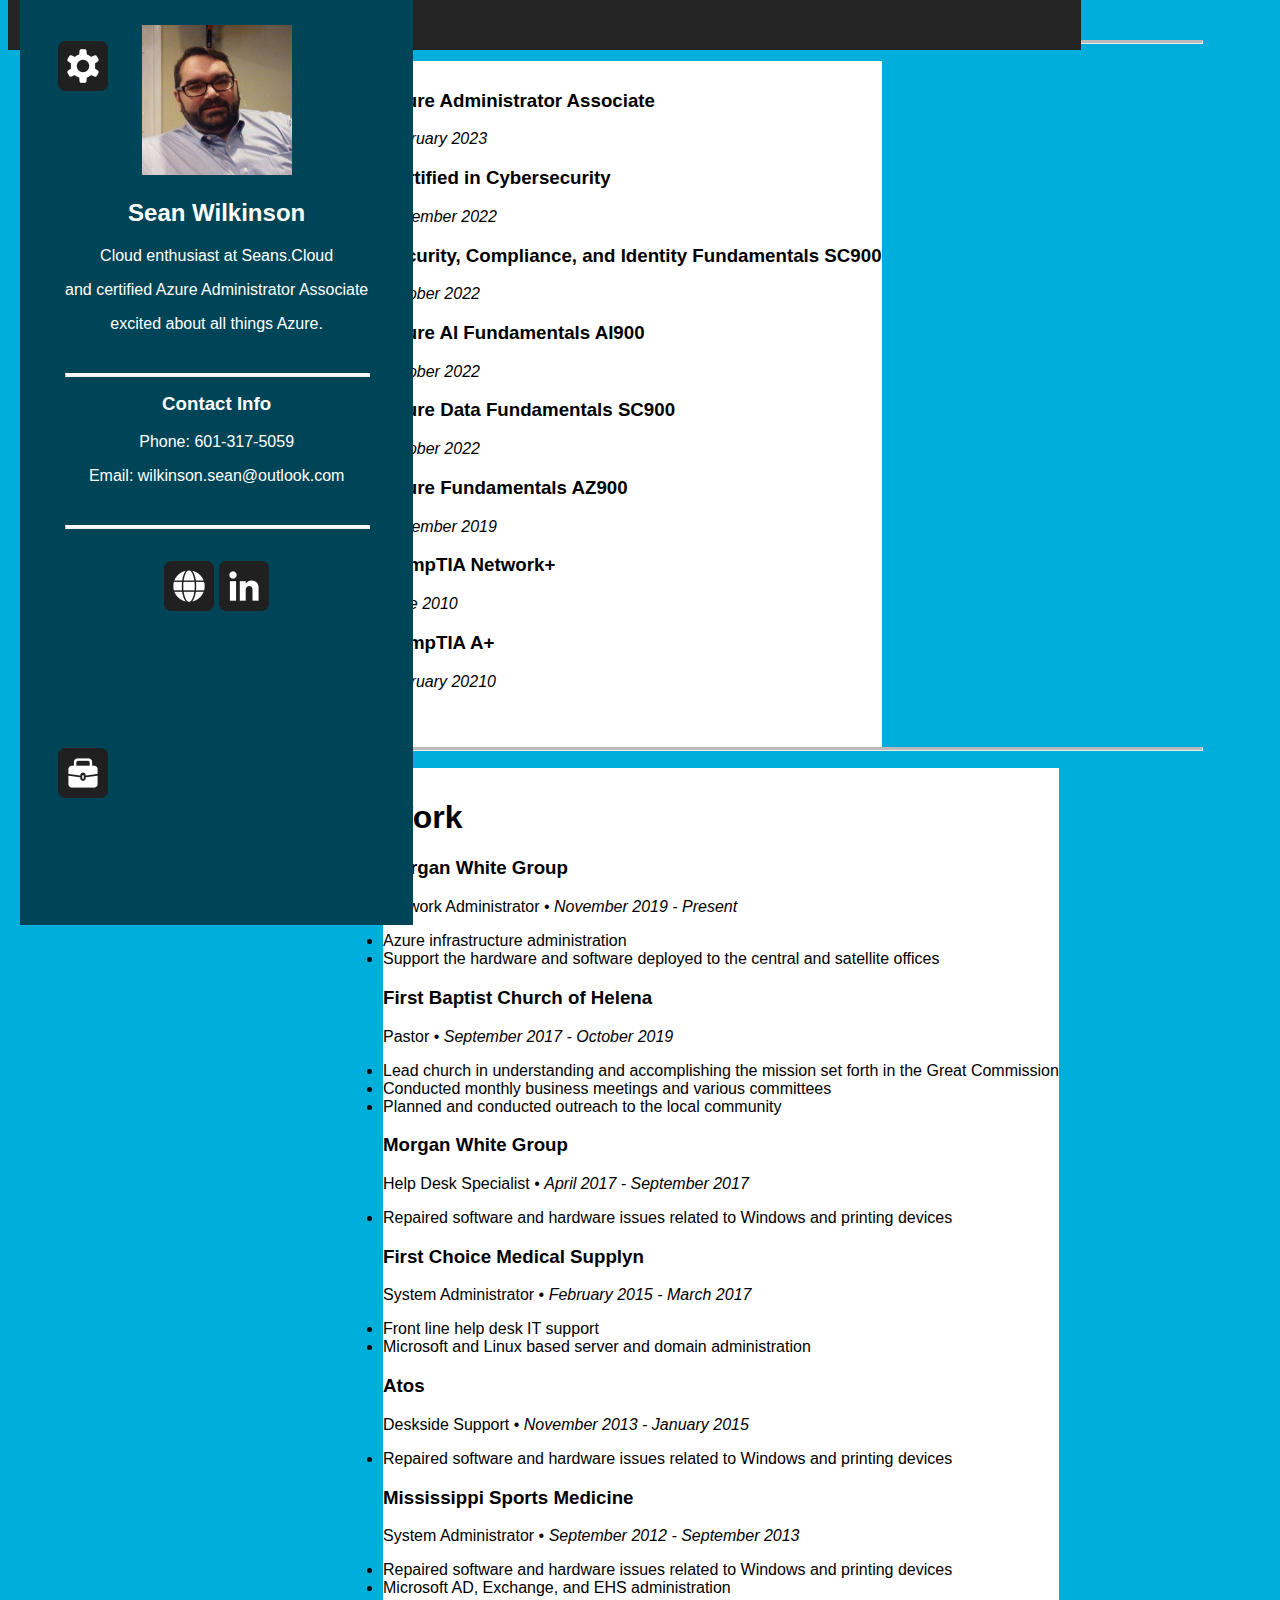
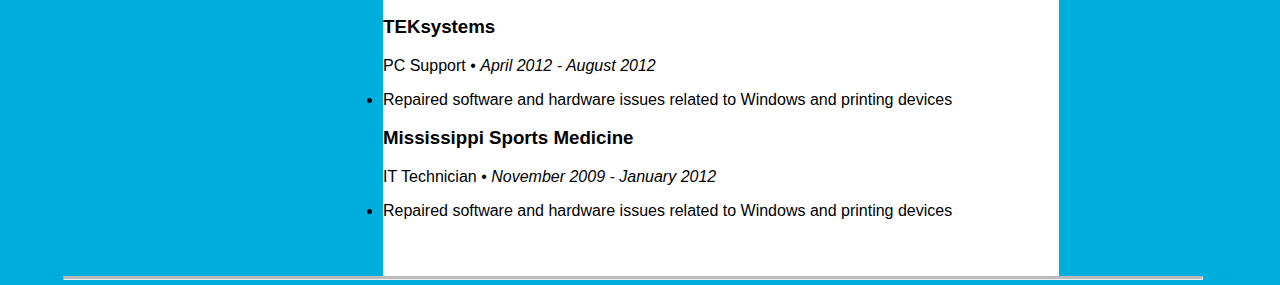
==== index.html @ eca67241 "Inital commit to Github from local repo." ====
<!DOCTYPE html>
<html>
   <meta charset="UTF-8" lang="en">
   <link rel="stylesheet" href="css\layout.css"
   
   <body>
      <header class="header">
         <ul class="title">
            <li>Cloud Administrator</li>
         </ul>
      </header>
      <div class="personal">
         <img class="profilepic" src="images\me.png">
         <h2>Sean Wilkinson</h2>
         <div class="about">
            <p>Cloud enthusiast at Seans.Cloud</p>
            <p>and certified Azure Administrator Associate</p>
            <p>excited about all things Azure.</p>
         </div>
         <hr class="solid2">
         <h3>Contact Info</h3>
         <p>Phone: 601-317-5059</p>
         <p>Email: wilkinson.sean@outlook.com</p>
         <hr class="solid2">
         <div class="webicons">
            <a href="http://seans.cloud/"><img class="webicon1" src="images\website.png"></a>
            <a href="https://www.linkedin.com/in/seanwwilkinson/"><img class="webicon2" src="images\linkedin.png"></a>
         </div>
      </div>
      <hr class="solid">
      <div class="wrapper">
       <div class wrapper2>
         <! Education and Certifications >
         <div class="cert">
            <img class="skillsicon" src="images\skills.png">
            <!-- h1><span>Certifications</span></h1>
         </div-->
         <section class="education">
         <div class="three columns header-col">
            
         </div>

         <div class="nine columns main-col">

            <div class="row item">

               <div class="twelve columns">

                  <h3>Azure Administrator Associate</h3>
                  <p class="info"><em class="date">February 2023</em></p>

               </div>

            </div> <!-- item end -->

            <div class="row item">

               <div class="twelve columns">

                  <h3>Certified in Cybersecurity</h3>
                  <p class="info"><em class="date">November 2022</em></p>

               </div>
            
            </div> <!-- item end -->

            <div class="row item">

               <div class="twelve columns">

                  <h3>Security, Compliance, and Identity Fundamentals SC900</h3>
                  <p class="info"><em class="date">October 2022</em></p>

               </div>

            </div> <!-- item end -->

            <div class="row item">

               <div class="twelve columns">

                  <h3>Azure AI Fundamentals AI900</h3>
                  <p class="info"><em class="date">October 2022</em></p>

               </div>
            
            </div> <!-- item end -->

            <div class="row item">

               <div class="twelve columns">

                  <h3>Azure Data Fundamentals SC900</h3>
                  <p class="info"><em class="date">October 2022</em></p>

               </div>
            
            </div> <!-- item end -->

            <div class="row item">

               <div class="twelve columns">

                  <h3>Azure Fundamentals AZ900</h3>
                  <p class="info"><em class="date">November 2019</em></p>

               </div>
            
            </div> <!-- item end -->

            <div class="row item">

               <div class="twelve columns">

                  <h3>CompTIA Network+</h3>
                  <p class="info"><em class="date">June 2010</em></p>

               </div>
            
            </div> <!-- item end -->

            <div class="row item">

               <div class="twelve columns">

                  <h3>CompTIA A+</h3>
                  <p class="info"><em class="date">February 20210</em></p>

               </div>

            </div> <!-- item end -->

            </div> <!-- main-col end -->

            </div> <!-- End Education -->
         </section>
       </div>
         <hr class="solid">
         <! Work History >
         <div>
            <img class="workicon" src="images\experience.png">
         </div>
         <section> 
            <div class="work">

               <div class="three columns header-col">
                  <h1><span>Work</span></h1>
               </div>

               <div class="nine columns main-col">

                  <div class="row item">

                     <div class="twelve columns">

                        <h3>Morgan White Group</h3>
                        <p class="info">Network Administrator <span>&bull;</span> <em class="date">November 2019 - Present</em></p>

                        <p>
                           <li>Azure infrastructure administration</li>
                           <li>Support the hardware and software deployed to the central and satellite offices</li> 
                        </p>

                     </div>

                  </div> <!-- item end -->

                  <div class="row item">

                     <div class="twelve columns">

                        <h3>First Baptist Church of Helena</h3>
                        <p class="info">Pastor <span>&bull;</span> <em class="date">September 2017 - October 2019</em></p>

                        <p>
                           <li>Lead church in understanding and accomplishing the mission set forth in the Great Commission</li>
                           <li>Conducted monthly business meetings and various committees</li>
                           <li>Planned and conducted outreach to the local community</li>
                        </p>

                     </div>

                  </div> <!-- item end -->

                  <div class="row item">

                     <div class="twelve columns">

                        <h3>Morgan White Group</h3>
                        <p class="info">Help Desk Specialist <span>&bull;</span> <em class="date">April 2017 - September 2017</em></p>

                        <p>
                        <li>Repaired software and hardware issues related to Windows and printing devices</li>                                         
                        </p>

                     </div>

                  </div> <!-- item end -->

                  <div class="row item">

                     <div class="twelve columns">

                        <h3>First Choice Medical Supplyn</h3>
                        <p class="info">System Administrator <span>&bull;</span> <em class="date">February 2015 - March 2017</em></p>

                        <p>
                        <li>Front line help desk IT support</li>
                        <li>Microsoft and Linux based server and domain administration</li>
                        </p>

                     </div>

                  </div> <!-- item end -->

                  <div class="row item">

                     <div class="twelve columns">

                        <h3>Atos</h3>
                        <p class="info">Deskside Support <span>&bull;</span> <em class="date">November 2013 - January 2015</em></p>

                        <p>
                        <li>Repaired software and hardware issues related to Windows and printing devices</li>
                        </p>

                     </div>
            
                  </div> <!-- item end -->

                  <div class="row item">

                     <div class="twelve columns">

                        <h3>Mississippi Sports Medicine</h3>
                        <p class="info">System Administrator <span>&bull;</span> <em class="date">September 2012 - September 2013</em></p>

                        <p>
                        <li>Repaired software and hardware issues related to Windows and printing devices</li>
                        <li>Microsoft AD, Exchange, and EHS administration</li>
                        </p>

                     </div>

                  </div> <!-- item end -->

                  <div class="row item">

                     <div class="twelve columns">

                        <h3>TEKsystems</h3>
                        <p class="info">PC Support <span>&bull;</span> <em class="date">April 2012 - August 2012</em></p>

                        <p>
                        <li>Repaired software and hardware issues related to Windows and printing devices</li>
                  
                        </p>

                     </div>

                  </div> <!-- item end -->

                  <div class="row item">

                     <div class="twelve columns">

                        <h3>Mississippi Sports Medicine</h3>
                        <p class="info">IT Technician <span>&bull;</span> <em class="date">November 2009 - January 2012</em></p>

                        <p>
                        <li>Repaired software and hardware issues related to Windows and printing devices</li>
                  
                        </p>

                     </div>

                  </div> <!-- item end -->

               </div> <!-- main-col end -->

            </div> <!-- End Work -->
         
         </section>
         <hr class="solid">
      </div>
   </body>   
</html>
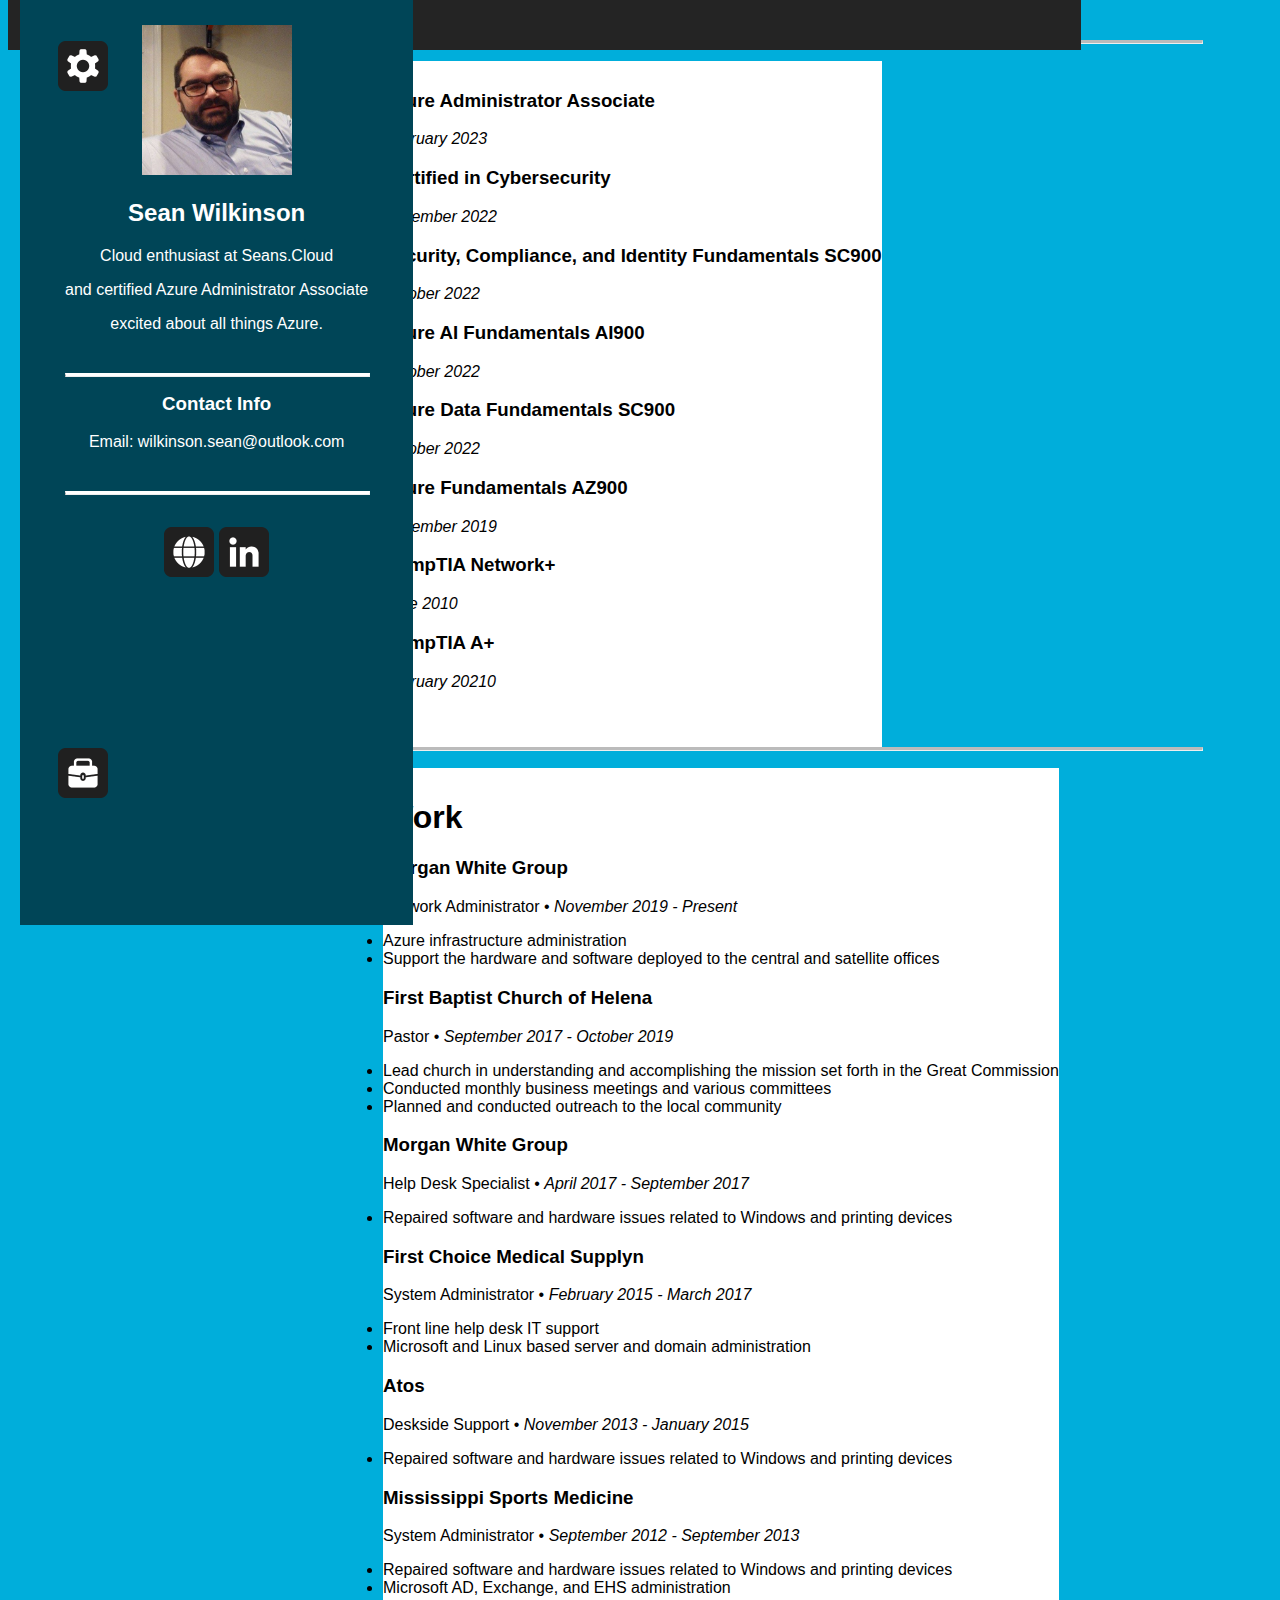
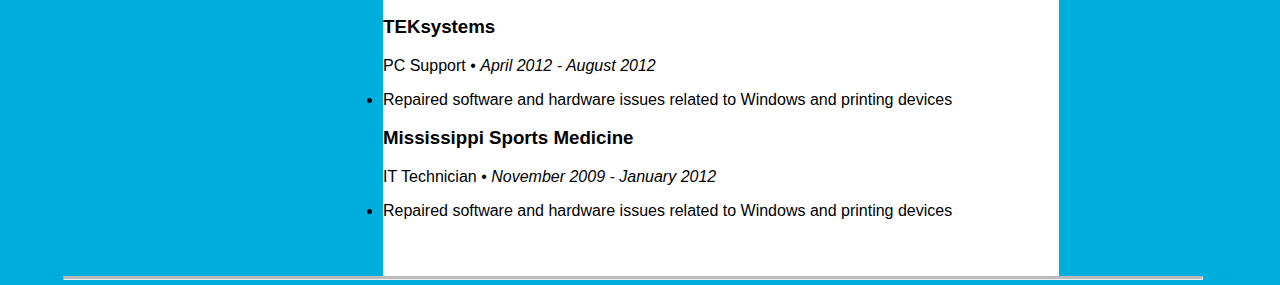
==== commit 54dec38f: "Edited HTML and CSS to add flex. Added skills and work history to resumeV2." ====
--- a/index.html
+++ b/index.html
@@ -19,7 +19,6 @@
          </div>
          <hr class="solid2">
          <h3>Contact Info</h3>
-         <p>Phone: 601-317-5059</p>
          <p>Email: wilkinson.sean@outlook.com</p>
          <hr class="solid2">
          <div class="webicons">
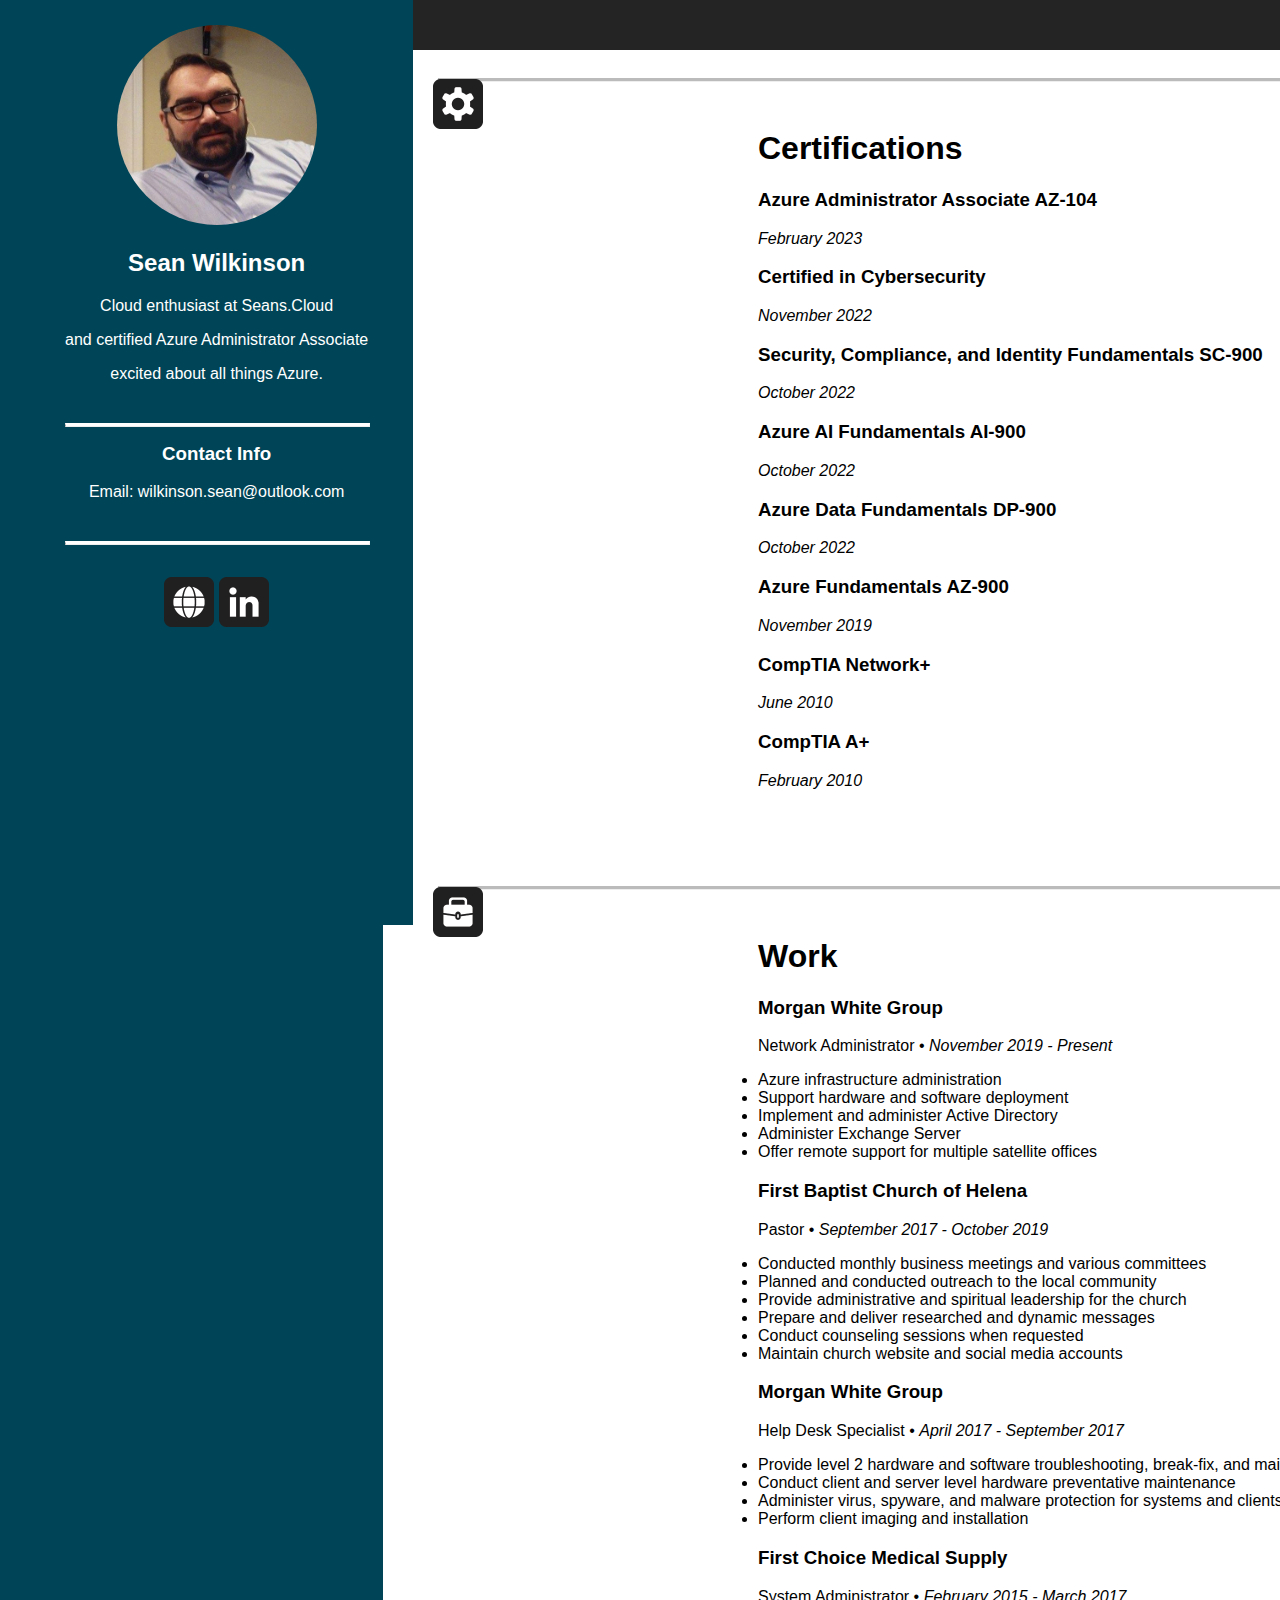
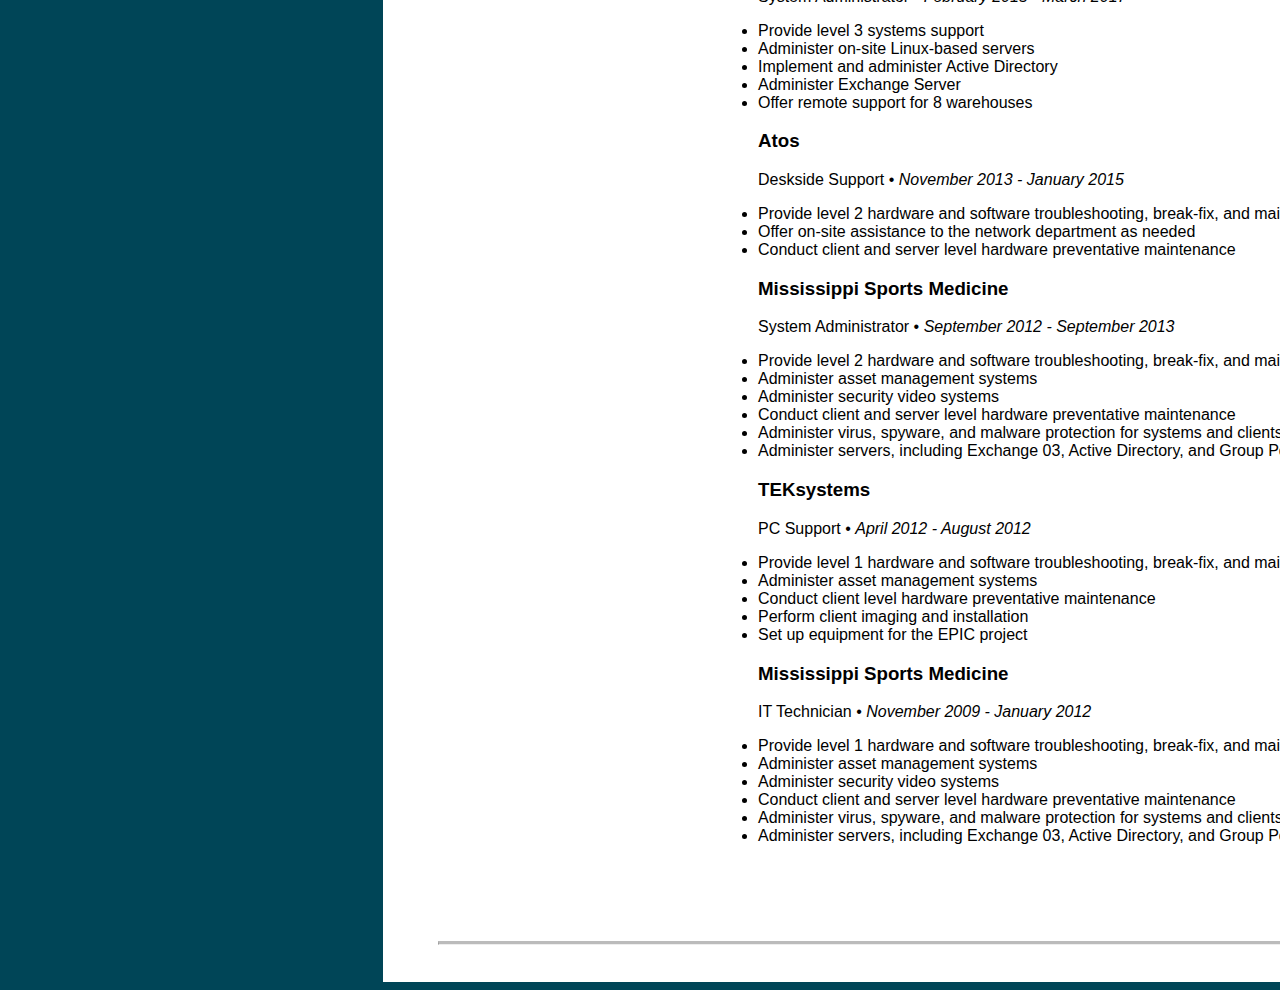
==== commit 5f9a6ce1: "Modified index.html and stylesheet. Still in working on V2 of the index." ====
--- a/index.html
+++ b/index.html
@@ -1,14 +1,13 @@
 <!DOCTYPE html>
 <html>
-   <meta charset="UTF-8" lang="en">
+   <meta charset="UTF-8" lang=""en><div class="row education">
    <link rel="stylesheet" href="css\layout.css"
    
    <body>
-      <header class="header">
-         <ul class="title">
-            <li>Cloud Administrator</li>
-         </ul>
-      </header>
+      <div>
+         <header class="header"></header>
+      </div>
+    
       <div class="personal">
          <img class="profilepic" src="images\me.png">
          <h2>Sean Wilkinson</h2>
@@ -28,15 +27,14 @@
       </div>
       <hr class="solid">
       <div class="wrapper">
-       <div class wrapper2>
+       <div class="wrapper2">
          <! Education and Certifications >
          <div class="cert">
             <img class="skillsicon" src="images\skills.png">
-            <!-- h1><span>Certifications</span></h1>
          </div-->
          <section class="education">
          <div class="three columns header-col">
-            
+            <h1><span>Certifications</span></h1>
          </div>
 
          <div class="nine columns main-col">
@@ -45,7 +43,7 @@
 
                <div class="twelve columns">
 
-                  <h3>Azure Administrator Associate</h3>
+                  <h3>Azure Administrator Associate AZ-104</h3>
                   <p class="info"><em class="date">February 2023</em></p>
 
                </div>
@@ -67,7 +65,7 @@
 
                <div class="twelve columns">
 
-                  <h3>Security, Compliance, and Identity Fundamentals SC900</h3>
+                  <h3>Security, Compliance, and Identity Fundamentals SC-900</h3>
                   <p class="info"><em class="date">October 2022</em></p>
 
                </div>
@@ -78,7 +76,7 @@
 
                <div class="twelve columns">
 
-                  <h3>Azure AI Fundamentals AI900</h3>
+                  <h3>Azure AI Fundamentals AI-900</h3>
                   <p class="info"><em class="date">October 2022</em></p>
 
                </div>
@@ -89,7 +87,7 @@
 
                <div class="twelve columns">
 
-                  <h3>Azure Data Fundamentals SC900</h3>
+                  <h3>Azure Data Fundamentals DP-900</h3>
                   <p class="info"><em class="date">October 2022</em></p>
 
                </div>
@@ -100,7 +98,7 @@
 
                <div class="twelve columns">
 
-                  <h3>Azure Fundamentals AZ900</h3>
+                  <h3>Azure Fundamentals AZ-900</h3>
                   <p class="info"><em class="date">November 2019</em></p>
 
                </div>
@@ -123,10 +121,9 @@
                <div class="twelve columns">
 
                   <h3>CompTIA A+</h3>
-                  <p class="info"><em class="date">February 20210</em></p>
-
-               </div>
-
+                  <p class="info"><em class="date">February 2010</em></p>
+
+               </div>
             </div> <!-- item end -->
 
             </div> <!-- main-col end -->
@@ -157,7 +154,10 @@
 
                         <p>
                            <li>Azure infrastructure administration</li>
-                           <li>Support the hardware and software deployed to the central and satellite offices</li> 
+                           <li>Support hardware and software deployment</li>
+                           <li>Implement and administer Active Directory</li>
+                           <li>Administer Exchange Server</li>
+                           <li>Offer remote support for multiple satellite offices</li>
                         </p>
 
                      </div>
@@ -172,9 +172,12 @@
                         <p class="info">Pastor <span>&bull;</span> <em class="date">September 2017 - October 2019</em></p>
 
                         <p>
-                           <li>Lead church in understanding and accomplishing the mission set forth in the Great Commission</li>
                            <li>Conducted monthly business meetings and various committees</li>
                            <li>Planned and conducted outreach to the local community</li>
+                           <li>Provide administrative and spiritual leadership for the church</li>
+                           <li>Prepare and deliver researched and dynamic messages</li>
+                           <li>Conduct counseling sessions when requested</li>
+                           <li>Maintain church website and social media accounts</li>
                         </p>
 
                      </div>
@@ -189,23 +192,29 @@
                         <p class="info">Help Desk Specialist <span>&bull;</span> <em class="date">April 2017 - September 2017</em></p>
 
                         <p>
-                        <li>Repaired software and hardware issues related to Windows and printing devices</li>                                         
-                        </p>
-
-                     </div>
-
-                  </div> <!-- item end -->
-
-                  <div class="row item">
-
-                     <div class="twelve columns">
-
-                        <h3>First Choice Medical Supplyn</h3>
+                           <li>Provide level 2 hardware and software troubleshooting, break-fix, and maintenance services</li>
+                           <li>Conduct client and server level hardware preventative maintenance</li>
+                           <li>Administer virus, spyware, and malware protection for systems and clients</li>
+                           <li>Perform client imaging and installation</li>                                    
+                        </p>
+
+                     </div>
+
+                  </div> <!-- item end -->
+
+                  <div class="row item">
+
+                     <div class="twelve columns">
+
+                        <h3>First Choice Medical Supply</h3>
                         <p class="info">System Administrator <span>&bull;</span> <em class="date">February 2015 - March 2017</em></p>
 
                         <p>
-                        <li>Front line help desk IT support</li>
-                        <li>Microsoft and Linux based server and domain administration</li>
+                           <li>Provide level 3 systems support</li>
+                           <li>Administer on-site Linux-based servers</li>
+                           <li>Implement and administer Active Directory</li>
+                           <li>Administer Exchange Server</li>
+                           <li>Offer remote support for 8 warehouses</li>
                         </p>
 
                      </div>
@@ -220,7 +229,9 @@
                         <p class="info">Deskside Support <span>&bull;</span> <em class="date">November 2013 - January 2015</em></p>
 
                         <p>
-                        <li>Repaired software and hardware issues related to Windows and printing devices</li>
+                           <li>Provide level 2 hardware and software troubleshooting, break-fix, and maintenance services</li>
+                           <li>Offer on-site assistance to the network department as needed</li>
+                           <li>Conduct client and server level hardware preventative maintenance</li>
                         </p>
 
                      </div>
@@ -235,8 +246,12 @@
                         <p class="info">System Administrator <span>&bull;</span> <em class="date">September 2012 - September 2013</em></p>
 
                         <p>
-                        <li>Repaired software and hardware issues related to Windows and printing devices</li>
-                        <li>Microsoft AD, Exchange, and EHS administration</li>
+                           <li>Provide level 2 hardware and software troubleshooting, break-fix, and maintenance services</li>
+                           <li>Administer asset management systems</li>
+                           <li>Administer security video systems</li>
+                           <li>Conduct client and server level hardware preventative maintenance</li>
+                           <li>Administer virus, spyware, and malware protection for systems and clients</li>
+                           <li>Administer servers, including Exchange 03, Active Directory, and Group Policy Management</li>
                         </p>
 
                      </div>
@@ -251,8 +266,11 @@
                         <p class="info">PC Support <span>&bull;</span> <em class="date">April 2012 - August 2012</em></p>
 
                         <p>
-                        <li>Repaired software and hardware issues related to Windows and printing devices</li>
-                  
+                           <li>Provide level 1 hardware and software troubleshooting, break-fix, and maintenance services</li>
+                           <li>Administer asset management systems</li>
+                           <li>Conduct client level hardware preventative maintenance</li>
+                           <li>Perform client imaging and installation</li>
+                           <li>Set up equipment for the EPIC project</li>
                         </p>
 
                      </div>
@@ -267,8 +285,12 @@
                         <p class="info">IT Technician <span>&bull;</span> <em class="date">November 2009 - January 2012</em></p>
 
                         <p>
-                        <li>Repaired software and hardware issues related to Windows and printing devices</li>
-                  
+                           <li>Provide level 1 hardware and software troubleshooting, break-fix, and maintenance services</li>
+                           <li>Administer asset management systems</li>
+                           <li>Administer security video systems</li>
+                           <li>Conduct client and server level hardware preventative maintenance</li>
+                           <li>Administer virus, spyware, and malware protection for systems and clients</li>
+                           <li>Administer servers, including Exchange 03, Active Directory, and Group Policy Management</li>
                         </p>
 
                      </div>
